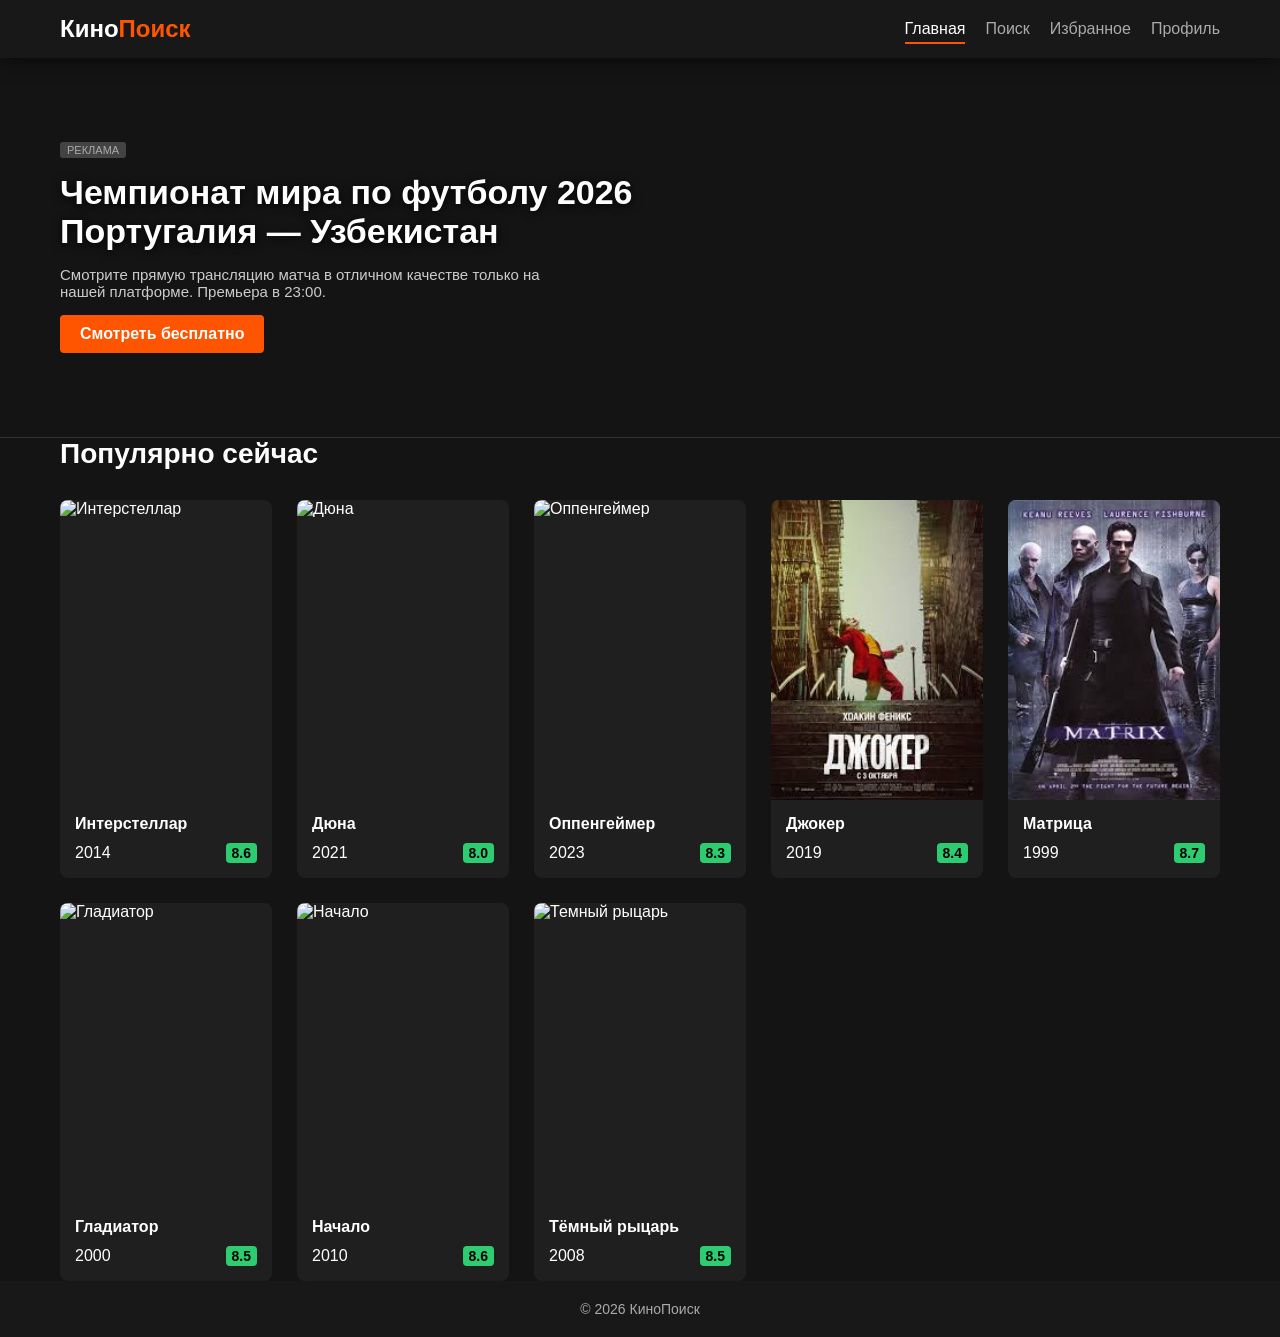
==== index.html @ 390a9f10 "first commit" ====
<!DOCTYPE html>
<html lang="ru">
<head>
    <meta charset="UTF-8"><meta name="viewport" content="width=device-width, initial-scale=1.0">
    <title>КиноПоиск Клон — Тренды</title>
    <link rel="stylesheet" href="style.css">
</head>
<body>
    <header class="header">
        <div class="container header__container">
            <a href="index.html" class="logo">Кино<span>Поиск</span></a>
            <nav><ul class="nav-list">
                <li><a href="index.html" class="nav-link active">Главная</a></li>
                <li><a href="search.html" class="nav-link">Поиск</a></li>
                <li><a href="favorites.html" class="nav-link">Избранное</a></li>
                <li><a href="profile.html" class="nav-link">Профиль</a></li>
                
            </ul></nav>
        </div>
    </header>

    <div class="promo-banner">
        <div class="container promo-banner__container">
            <span class="ad-badge">Реклама</span>
            <h2 class="promo-title">Чемпионат мира по футболу 2026<br>Португалия — Узбекистан</h2>
            <p class="promo-text">Смотрите прямую трансляцию матча в отличном качестве только на нашей платформе. Премьера в 23:00.</p>
            <a href="search.html" class="btn">Смотреть бесплатно</a>
        </div>
    </div>

    <main class="container">
        <section>
            <h1 class="page-title">Популярно сейчас</h1>
            <div class="movies-grid">
    <!-- Интерстеллар -->
    <a href="movie.html?id=interstellar" class="movie-link">
        <div class="movie-card">
            <img src="https://encrypted-tbn0.gstatic.com/images?q=tbn:ANd9GcT6vZGiEJD4-jlM4GVfc1gwA2-UnTdE8NDwqmJ8obekeA&s=10" class="movie-img" alt="Интерстеллар">
            <div class="movie-info">
                <h3 class="movie-title">Интерстеллар</h3>
                <div class="movie-meta"><span>2014</span><span class="movie-rating rate-high">8.6</span></div>
            </div>
        </div>
    </a>

    <a href="movie.html?id=dune" class="movie-link">
        <div class="movie-card">
            <img src="https://encrypted-tbn0.gstatic.com/images?q=tbn:ANd9GcRlvSnkxbXR1eap_Q3717u7TnktJrg-A1TodGfUJ8Ri3Q&s=10" class="movie-img" alt="Дюна">
            <div class="movie-info">
                <h3 class="movie-title">Дюна</h3>
                <div class="movie-meta"><span>2021</span><span class="movie-rating rate-high">8.0</span></div>
            </div>
        </div>
    </a>

    <a href="movie.html?id=oppenheimer" class="movie-link">
        <div class="movie-card">
            <img src="https://encrypted-tbn0.gstatic.com/images?q=tbn:ANd9GcTodTr_-BAGiWyiBHsXaHjAhISdLTWTXjRImwBycOlXkQ&s=10" class="movie-img" alt="Оппенгеймер">
            <div class="movie-info">
                <h3 class="movie-title">Оппенгеймер</h3>
                <div class="movie-meta"><span>2023</span><span class="movie-rating rate-high">8.3</span></div>
            </div>
        </div>
    </a>

    <a href="movie.html?id=joker" class="movie-link">
        <div class="movie-card">
            <img src="[data-uri]" class="movie-img" alt="Джокер">
            <div class="movie-info">
                <h3 class="movie-title">Джокер</h3>
                <div class="movie-meta"><span>2019</span><span class="movie-rating rate-high">8.4</span></div>
            </div>
        </div>
    </a>


    <a href="movie.html?id=matrix" class="movie-link">
        <div class="movie-card">
            <img src="[data-uri]" class="movie-img" alt="Матрица">
            <div class="movie-info">
                <h3 class="movie-title">Матрица</h3>
                <div class="movie-meta"><span>1999</span><span class="movie-rating rate-high">8.7</span></div>
            </div>
        </div>
    </a>

        <a href="movie.html?id=gladiator" class="movie-link">
        <div class="movie-card">
            <img src="https://encrypted-tbn0.gstatic.com/images?q=tbn:ANd9GcQAwtxbX3gKsJGB_tw9renShepc52FstdRMLMW_-g8wnQ&s=10" class="movie-img" alt="Гладиатор">
            <div class="movie-info">
                <h3 class="movie-title">Гладиатор</h3>
                <div class="movie-meta"><span>2000</span><span class="movie-rating rate-high">8.5</span></div>
            </div>
        </div>
    </a>

    <a href="movie.html?id=inception" class="movie-link">
        <div class="movie-card">
            <img src="https://encrypted-tbn0.gstatic.com/images?q=tbn:ANd9GcQS7uqkcSg5ddTIlT1ypDxbaA8fZXcGX8fsWD3Y4RjtMA&s=10" class="movie-img" alt="Начало">
            <div class="movie-info">
                <h3 class="movie-title">Начало</h3>
                <div class="movie-meta"><span>2010</span><span class="movie-rating rate-high">8.6</span></div>
            </div>
        </div>
    </a>

    <a href="movie.html?id=dark_knight" class="movie-link">
        <div class="movie-card">
            <img src="https://encrypted-tbn0.gstatic.com/images?q=tbn:ANd9GcQfzO7VLPFW7HIqIx7RwnHAfySx_cGoGmoaEVlE1vxzTA&s=10" class="movie-img" alt="Темный рыцарь">
            <div class="movie-info">
                <h3 class="movie-title">Тёмный рыцарь</h3>
                <div class="movie-meta"><span>2008</span><span class="movie-rating rate-high">8.5</span></div>
            </div>
        </div>
    </a>
</div>
            </div>
        </section>
    </main>
    <footer class="footer"><p>&copy; 2026 КиноПоиск</p></footer>

</body>
</html>
---- style.css ----
:root {
    --bg-main: #141414;
    --bg-card: #1f1f1f;
    --bg-header: #181818;
    --primary: #f50;
    --primary-hover: #e44d00;
    --text-white: #ffffff;
    --text-gray: #aaaaaa;
    --green: #2ecc71;
    --orange: #f1c40f;
    --red: #e74c3c;
}

* { box-sizing: border-box; margin: 0; padding: 0; font-family: 'Segoe UI', sans-serif; }
body { background-color: var(--bg-main); color: var(--text-white); display: flex; flex-direction: column; min-height: 100vh; }
.container { max-width: 1200px; margin: 0 auto; padding: 0 20px; width: 100%; }


.header { background-color: var(--bg-header); position: sticky; top: 0; z-index: 1000; padding: 15px 0; box-shadow: 0 4px 20px rgba(0,0,0,0.5); }
.header__container { display: flex; justify-content: space-between; align-items: center; gap: 20px; }
.logo { font-size: 24px; font-weight: bold; color: var(--text-white); text-decoration: none; }
.logo span { color: var(--primary); }
.nav-list { display: flex; list-style: none; gap: 20px; }
.nav-link { color: var(--text-gray); text-decoration: none; font-weight: 500; transition: color 0.2s; padding-bottom: 5px; }
.nav-link:hover, .nav-link.active { color: var(--text-white); border-bottom: 2px solid var(--primary); }

.promo-banner {
    background: linear-gradient(90deg, rgba(20,20,20,1) 0%, rgba(20,20,20,0.85) 45%, rgba(20,20,20,0.2) 100%), 
                url('https://avatars.mds.yandex.net/get-ott/200035/2a0000019ed56299789536117d56b282d059/orig');
    background-size: cover; background-position: 65% center; background-repeat: no-repeat;
    min-height: 380px; display: flex; align-items: center; padding: 50px 0; border-bottom: 1px solid #333;
}
.promo-banner__container { display: flex; flex-direction: column; align-items: flex-start; gap: 15px; }
.ad-badge { background-color: rgba(255, 255, 255, 0.2); font-size: 11px; padding: 2px 7px; border-radius: 3px; text-transform: uppercase; color: var(--text-gray); }
.promo-title { font-size: 34px; font-weight: 800; text-shadow: 0 2px 10px rgba(0,0,0,0.9); }
.promo-text { max-width: 500px; font-size: 15px; color: #ccc; }


.btn { background-color: var(--primary); color: white; border: none; padding: 10px 20px; border-radius: 4px; cursor: pointer; font-weight: 600; transition: background 0.2s; text-decoration: none; text-align: center; display: inline-block; }
.btn:hover { background-color: var(--primary-hover); }
.input-field { background-color: #333; border: 1px solid #444; color: white; padding: 10px 15px; border-radius: 4px; outline: none; font-size: 16px; }
.input-field:focus { border-color: var(--primary); }


main { flex: 1; padding: 40px 0; }
.page-title { margin-bottom: 30px; font-size: 28px; }
.movies-grid { display: grid; grid-template-columns: repeat(auto-fill, minmax(200px, 1fr)); gap: 25px; }
.movie-link { text-decoration: none; color: inherit; }
.movie-card { background-color: var(--bg-card); border-radius: 8px; overflow: hidden; transition: transform 0.3s; display: flex; flex-direction: column; height: 100%; }
.movie-card:hover { transform: translateY(-5px); }
.movie-img { width: 100%; height: 300px; object-fit: cover; }
.movie-info { padding: 15px; flex: 1; display: flex; flex-direction: column; justify-content: space-between; }
.movie-title { font-size: 16px; margin-bottom: 10px; white-space: nowrap; overflow: hidden; text-overflow: ellipsis; }
.movie-meta { display: flex; justify-content: space-between; align-items: center; }
.movie-rating { padding: 2px 6px; border-radius: 4px; font-weight: bold; font-size: 14px; }
.rate-high { background-color: var(--green); color: black; }

.movie-card.inline-ad-card { background: linear-gradient(135deg, #1e1136 0%, #0d0d0d 100%); border: 1px solid #7928ca; padding: 20px; justify-content: space-between; text-align: center; }
.inline-ad-badge { background-color: #7928ca; color: #fff; font-size: 10px; padding: 3px 8px; border-radius: 20px; font-weight: bold; align-self: flex-start; }
.inline-ad-title { font-size: 18px; font-weight: bold; margin-top: 15px; color: white; }
.inline-ad-text { font-size: 13px; color: #b3b3b3; margin: 10px 0; }
.inline-ad-btn { background: linear-gradient(90deg, #7928ca 0%, #ff007a 100%); width: 100%; padding: 10px; font-size: 12px; }


.movie-details { display: flex; gap: 40px; margin-top: 20px; }
.details-poster { width: 300px; border-radius: 8px; }
.details-info p { margin: 12px 0; font-size: 16px; color: #ccc; }

.modal { display: none; position: fixed; top:0; left:0; width:100%; height:100%; background: rgba(0,0,0,0.85); z-index: 2000; justify-content: center; align-items: center; }
.modal-content { background: #222; padding: 30px; border-radius: 8px; width: 90%; max-width: 700px; position: relative; }
.modal-close { position: absolute; top: 10px; right: 15px; font-size: 30px; cursor: pointer; color: var(--text-gray); }
.modal-close:hover { color: white; }

.profile-form { display: flex; flex-direction: column; gap: 15px; }
.footer { background-color: var(--bg-header); text-align: center; padding: 20px 0; color: var(--text-gray); margin-top: auto; font-size: 14px; }

@media (max-width: 768px) {
    .header__container { flex-direction: column; }
    .movie-details { flex-direction: column; align-items: center; }
    .details-poster { width: 100%; max-width: 260px; }
}

.movie-desc {
            font-size: 12px;
            color: var(--text-gray);
            margin-top: 8px;
            line-height: 1.4;
            display: -webkit-box;
            -webkit-line-claim: 3; /* Ограничиваем текст тремя строчками, чтобы сетка была ровной */
            -webkit-box-orient: vertical;
            overflow: hidden;
        }
        .movie-info {
            display: flex;
            flex-direction: column;
            justify-content: space-between;
            height: 100%;
        }
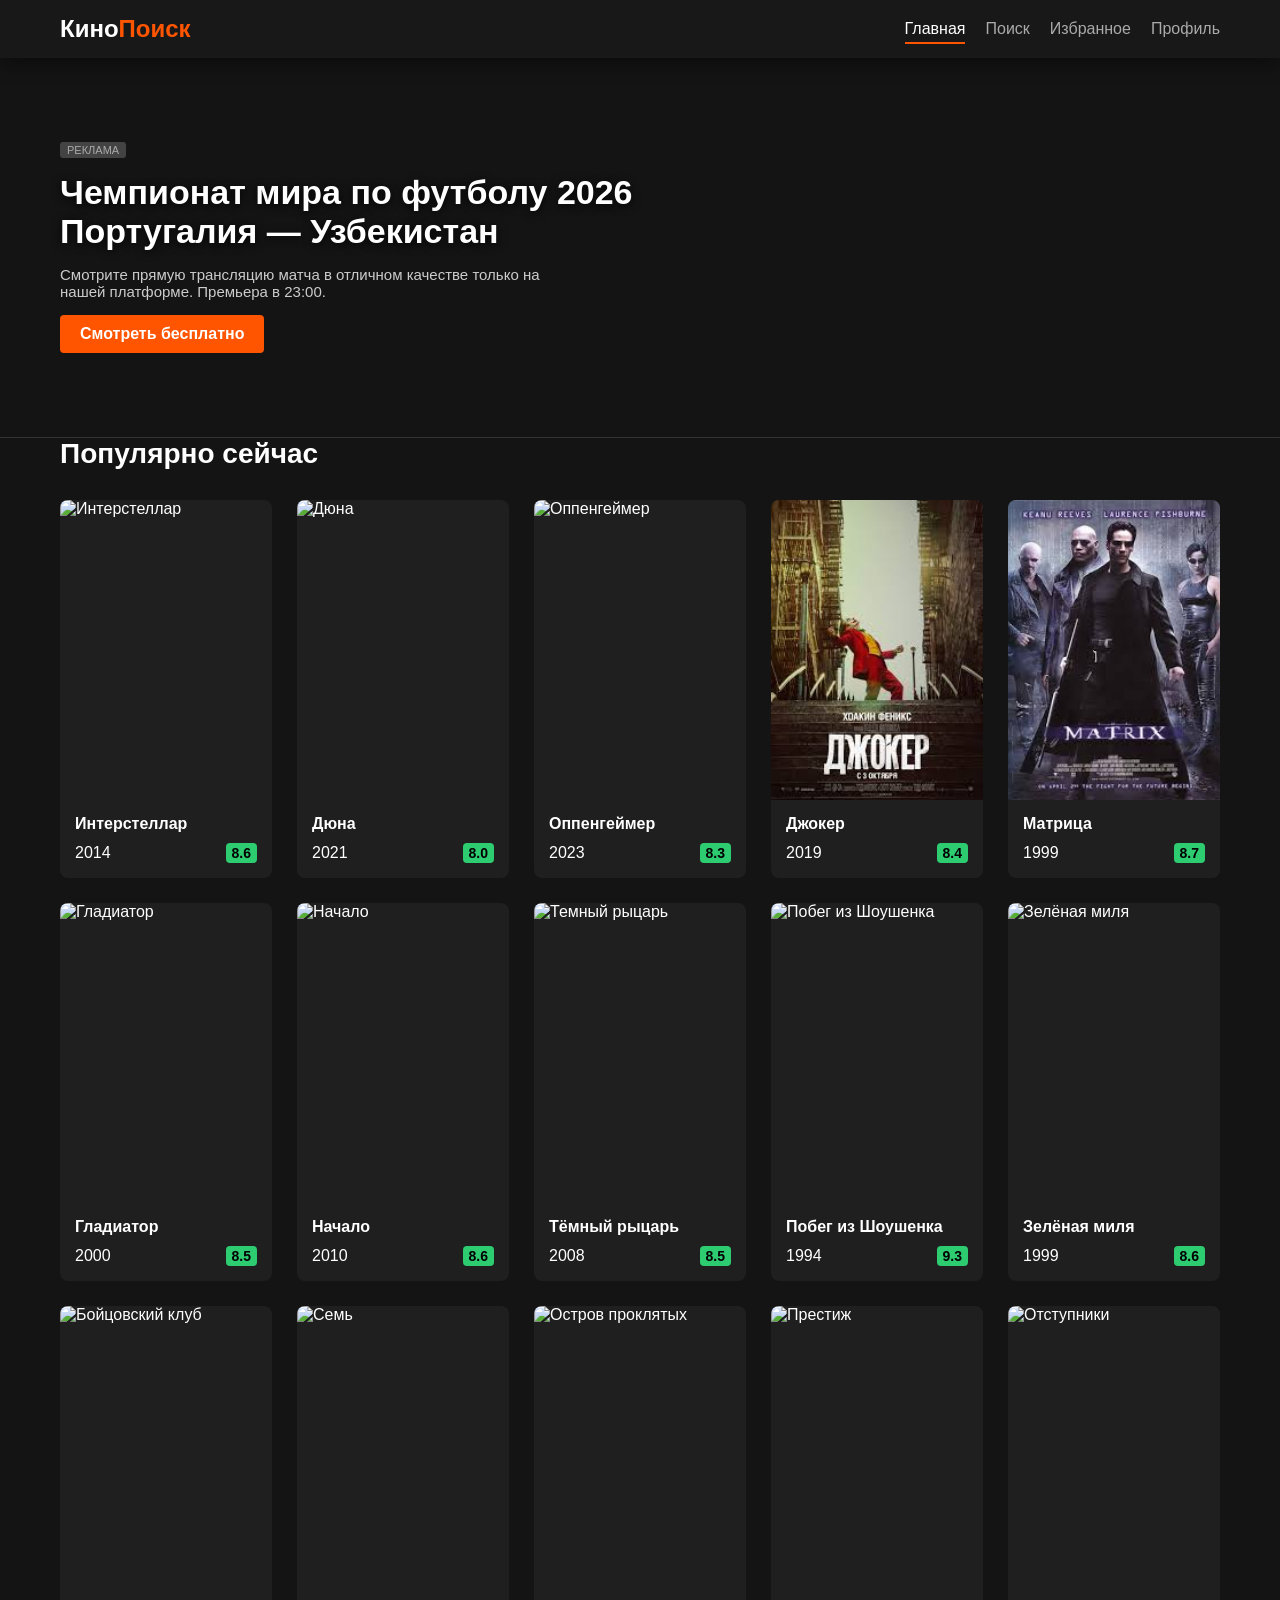
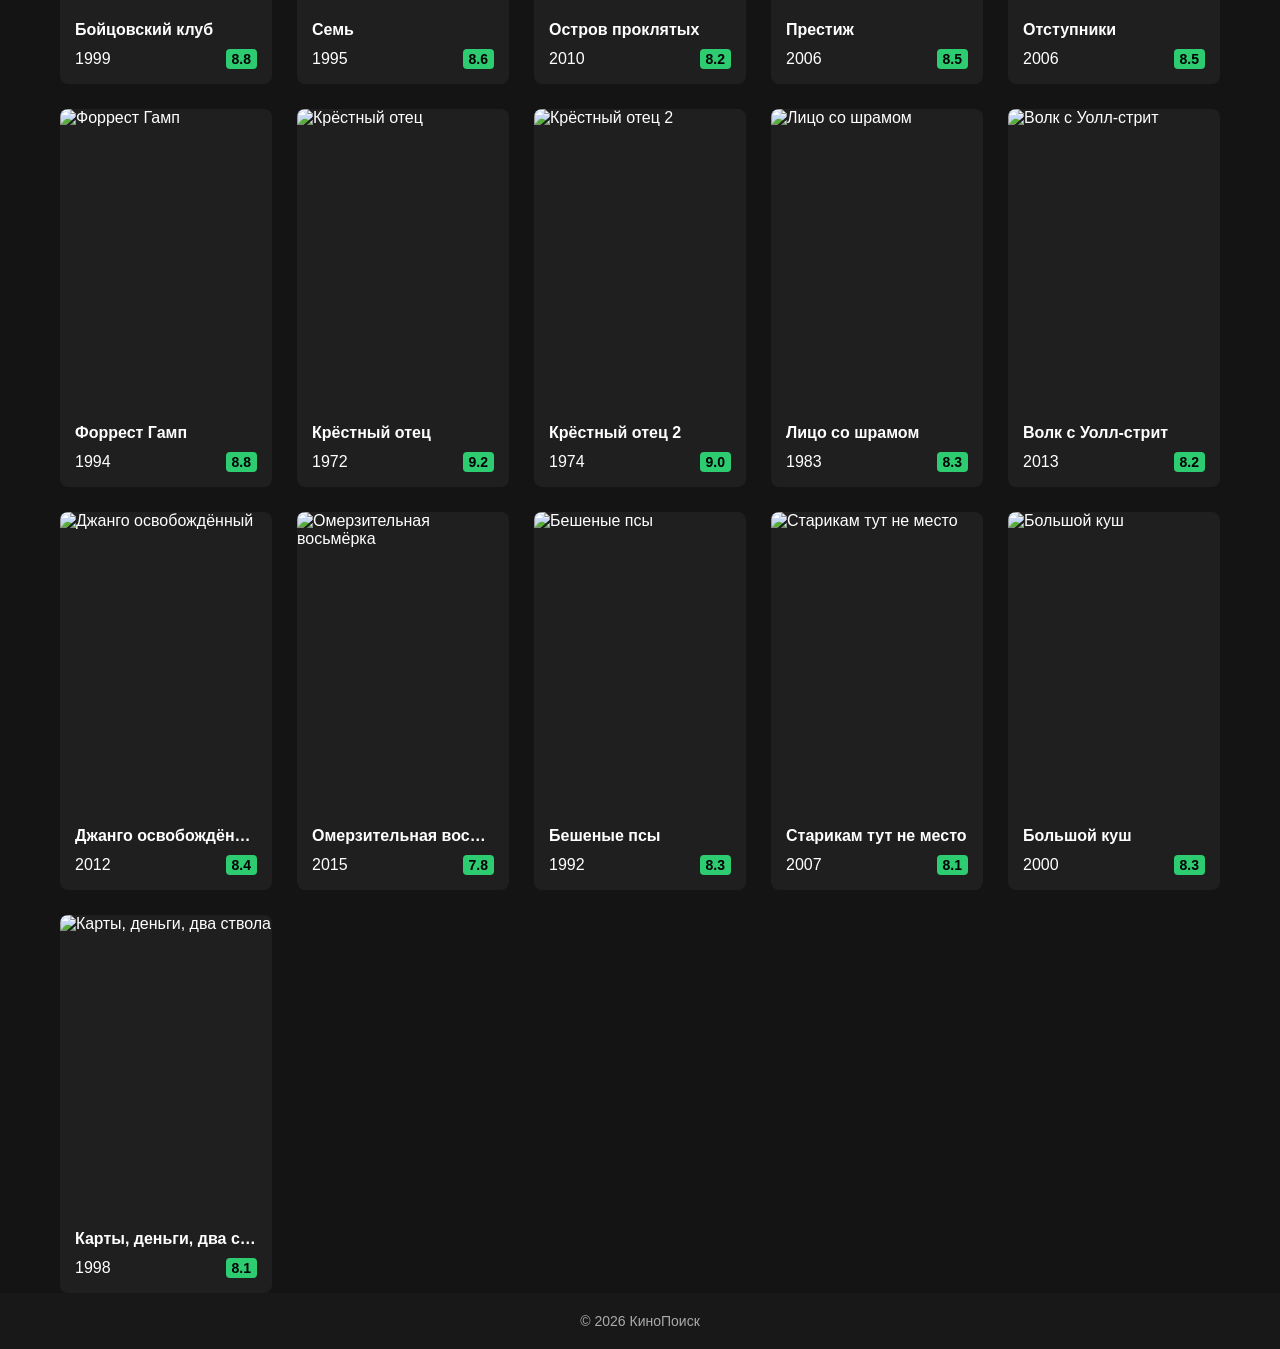
==== commit fa4d5a4e: "обновил проект" ====
--- a/index.html
+++ b/index.html
@@ -113,6 +113,246 @@
             </div>
         </div>
     </a>
+        <a href="movie.html?id=shawshank_redemption" class="movie-link">
+            <div class="movie-card">
+                <img src="https://avatars.mds.yandex.net/i?id=05bdb10e37afff570435cf49139d1288a3818273-5291580-images-thumbs&n=13" class="movie-img" alt="Побег из Шоушенка">
+                <div class="movie-info">
+                    <h3 class="movie-title">Побег из Шоушенка</h3>
+                    <div class="movie-meta">
+                        <span>1994</span>
+                        <span class="movie-rating rate-high">9.3</span>
+                    </div>
+                </div>
+            </div>
+        </a>
+
+        <a href="movie.html?id=green_mile" class="movie-link">
+            <div class="movie-card">
+                <img src="https://avatars.mds.yandex.net/i?id=e386ec83c2cd0ce8c4f90e03eccf50fe3c0a7c66-10700701-images-thumbs&n=13" class="movie-img" alt="Зелёная миля">
+                <div class="movie-info">
+                    <h3 class="movie-title">Зелёная миля</h3>
+                    <div class="movie-meta">
+                        <span>1999</span>
+                        <span class="movie-rating rate-high">8.6</span>
+                    </div>
+                </div>
+            </div>
+        </a>
+
+        <a href="movie.html?id=fight_club" class="movie-link">
+            <div class="movie-card">
+                <img src="https://avatars.mds.yandex.net/i?id=14dc5e024b9dcd8b17d68e9b06ce511da58ee21a-16479758-images-thumbs&n=13" class="movie-img" alt="Бойцовский клуб">
+                <div class="movie-info">
+                    <h3 class="movie-title">Бойцовский клуб</h3>
+                    <div class="movie-meta">
+                        <span>1999</span>
+                        <span class="movie-rating rate-high">8.8</span>
+                    </div>
+                </div>
+            </div>
+        </a>
+
+        <a href="movie.html?id=se7en" class="movie-link">
+            <div class="movie-card">
+                <img src="https://avatars.mds.yandex.net/i?id=a8582d5be25d74c29dbf84559e72c4b34db3c44f-5234261-images-thumbs&n=13" class="movie-img" alt="Семь">
+                <div class="movie-info">
+                    <h3 class="movie-title">Семь</h3>
+                    <div class="movie-meta">
+                        <span>1995</span>
+                        <span class="movie-rating rate-high">8.6</span>
+                    </div>
+                </div>
+            </div>
+        </a>
+
+        <a href="movie.html?id=shutter_island" class="movie-link">
+            <div class="movie-card">
+                <img src="https://avatars.mds.yandex.net/i?id=5084fd5bb5097169f35d199144c15ac30970f95d-10244499-images-thumbs&n=13" class="movie-img" alt="Остров проклятых">
+                <div class="movie-info">
+                    <h3 class="movie-title">Остров проклятых</h3>
+                    <div class="movie-meta">
+                        <span>2010</span>
+                        <span class="movie-rating rate-high">8.2</span>
+                    </div>
+                </div>
+            </div>
+        </a>
+
+        <a href="movie.html?id=prestige" class="movie-link">
+            <div class="movie-card">
+                <img src="https://avatars.mds.yandex.net/i?id=02cb61d918502e6a8b5e4a62b45f9b96_sr-10289673-images-thumbs&n=13" class="movie-img" alt="Престиж">
+                <div class="movie-info">
+                    <h3 class="movie-title">Престиж</h3>
+                    <div class="movie-meta">
+                        <span>2006</span>
+                        <span class="movie-rating rate-high">8.5</span>
+                    </div>
+                </div>
+            </div>
+        </a>
+
+        <a href="movie.html?id=departed" class="movie-link">
+            <div class="movie-card">
+                <img src="https://avatars.mds.yandex.net/i?id=7ff6a71dc2c1a00ee710f396a0716e866e96d03c-12173886-images-thumbs&n=13" class="movie-img" alt="Отступники">
+                <div class="movie-info">
+                    <h3 class="movie-title">Отступники</h3>
+                    <div class="movie-meta">
+                        <span>2006</span>
+                        <span class="movie-rating rate-high">8.5</span>
+                    </div>
+                </div>
+            </div>
+        </a>
+
+        <a href="movie.html?id=forrest_gump" class="movie-link">
+            <div class="movie-card">
+                <img src="https://avatars.mds.yandex.net/i?id=e1e91670c116ffd6cb219373eb1d7c8d9d3997b6-5504090-images-thumbs&n=13" class="movie-img" alt="Форрест Гамп">
+                <div class="movie-info">
+                    <h3 class="movie-title">Форрест Гамп</h3>
+                    <div class="movie-meta">
+                        <span>1994</span>
+                        <span class="movie-rating rate-high">8.8</span>
+                    </div>
+                </div>
+            </div>
+        </a>
+
+        <a href="movie.html?id=godfather" class="movie-link">
+            <div class="movie-card">
+                <img src="https://avatars.mds.yandex.net/i?id=da88217f3101eeb43678173f5bb302a2a5163e5c-8102231-images-thumbs&n=13" class="movie-img" alt="Крёстный отец">
+                <div class="movie-info">
+                    <h3 class="movie-title">Крёстный отец</h3>
+                    <div class="movie-meta">
+                        <span>1972</span>
+                        <span class="movie-rating rate-high">9.2</span>
+                    </div>
+                </div>
+            </div>
+        </a>
+
+        <a href="movie.html?id=godfather_2" class="movie-link">
+            <div class="movie-card">
+                <img src="https://avatars.mds.yandex.net/i?id=bf43343bc4b26fb5f68dc11139e02820c7c41f4e-8225379-images-thumbs&n=13" class="movie-img" alt="Крёстный отец 2">
+                <div class="movie-info">
+                    <h3 class="movie-title">Крёстный отец 2</h3>
+                    <div class="movie-meta">
+                        <span>1974</span>
+                        <span class="movie-rating rate-high">9.0</span>
+                    </div>
+                </div>
+            </div>
+        </a>
+
+        
+        <a href="movie.html?id=scarface" class="movie-link">
+    <div class="movie-card">
+        <img src="https://image.tmdb.org/t/p/w500/iQ5ztdjvteGeboxtmRdXEChJOHh.jpg" class="movie-img" alt="Лицо со шрамом">
+        <div class="movie-info">
+            <h3 class="movie-title">Лицо со шрамом</h3>
+            <div class="movie-meta">
+                <span>1983</span>
+                <span class="movie-rating rate-high">8.3</span>
+            </div>
+        </div>
+    </div>
+</a>
+
+        <a href="movie.html?id=wolf_of_wall_street" class="movie-link">
+            <div class="movie-card">
+                <img src="https://image.tmdb.org/t/p/w500/34m2tygAYBGqA9MXKhRDtzYd4MR.jpg" class="movie-img" alt="Волк с Уолл-стрит">
+                <div class="movie-info">
+                    <h3 class="movie-title">Волк с Уолл-стрит</h3>
+                    <div class="movie-meta">
+                        <span>2013</span>
+                        <span class="movie-rating rate-high">8.2</span>
+                    </div>
+                </div>
+            </div>
+        </a>
+
+        <a href="movie.html?id=django_unchained" class="movie-link">
+            <div class="movie-card">
+                <img src="https://image.tmdb.org/t/p/w500/7oWY8VDWW7thTzWh3OKYRkWUlD5.jpg" class="movie-img" alt="Джанго освобождённый">
+                <div class="movie-info">
+                    <h3 class="movie-title">Джанго освобождённый</h3>
+                    <div class="movie-meta">
+                        <span>2012</span>
+                        <span class="movie-rating rate-high">8.4</span>
+                    </div>
+                </div>
+            </div>
+        </a>
+
+        <a href="movie.html?id=hateful_eight" class="movie-link">
+            <div class="movie-card">
+                <img src="https://image.tmdb.org/t/p/w500/jIywvdPjia2t3eKYbjVTcwBQlG8.jpg" class="movie-img" alt="Омерзительная восьмёрка">
+                <div class="movie-info">
+                    <h3 class="movie-title">Омерзительная восьмёрка</h3>
+                    <div class="movie-meta">
+                        <span>2015</span>
+                        <span class="movie-rating rate-high">7.8</span>
+                    </div>
+                </div>
+            </div>
+        </a>
+
+        
+        <a href="movie.html?id=reservoir_dogs" class="movie-link">
+            <div class="movie-card">
+                <img src="https://image.tmdb.org/t/p/w500/xi8Iu6qyTfyZVDVy60raIOYJJmk.jpg" class="movie-img" alt="Бешеные псы">
+                <div class="movie-info">
+                    <h3 class="movie-title">Бешеные псы</h3>
+                    <div class="movie-meta">
+                        <span>1992</span>
+                        <span class="movie-rating rate-high">8.3</span>
+                    </div>
+                </div>
+            </div>
+        </a>
+
+      
+
+        <a href="movie.html?id=no_country_for_old_men" class="movie-link">
+            <div class="movie-card">
+                <img src="https://image.tmdb.org/t/p/w500/bj1v6YKF8yHqA489VFfnQvOJpnc.jpg" class="movie-img" alt="Старикам тут не место">
+                <div class="movie-info">
+                    <h3 class="movie-title">Старикам тут не место</h3>
+                    <div class="movie-meta">
+                        <span>2007</span>
+                        <span class="movie-rating rate-high">8.1</span>
+                    </div>
+                </div>
+            </div>
+        </a>
+
+        <a href="movie.html?id=snatch" class="movie-link">
+            <div class="movie-card">
+                <img src="https://image.tmdb.org/t/p/w500/56mOJth6DJ6JhgoE2jtpilVqJO.jpg" class="movie-img" alt="Большой куш">
+                <div class="movie-info">
+                    <h3 class="movie-title">Большой куш</h3>
+                    <div class="movie-meta">
+                        <span>2000</span>
+                        <span class="movie-rating rate-high">8.3</span>
+                    </div>
+                </div>
+            </div>
+        </a>
+
+        <a href="movie.html?id=lock_stock" class="movie-link">
+            <div class="movie-card">
+                <img src="https://avatars.mds.yandex.net/i?id=08e24d7da4a63d25a161fa3a4926e32fde848d39-4524739-images-thumbs&n=13" class="movie-img" alt="Карты, деньги, два ствола">
+                <div class="movie-info">
+                    <h3 class="movie-title">Карты, деньги, два ствола</h3>
+                    <div class="movie-meta">
+                        <span>1998</span>
+                        <span class="movie-rating rate-high">8.1</span>
+                    </div>
+                </div>
+            </div>
+        </a>
+
+
+
 </div>
             </div>
         </section>
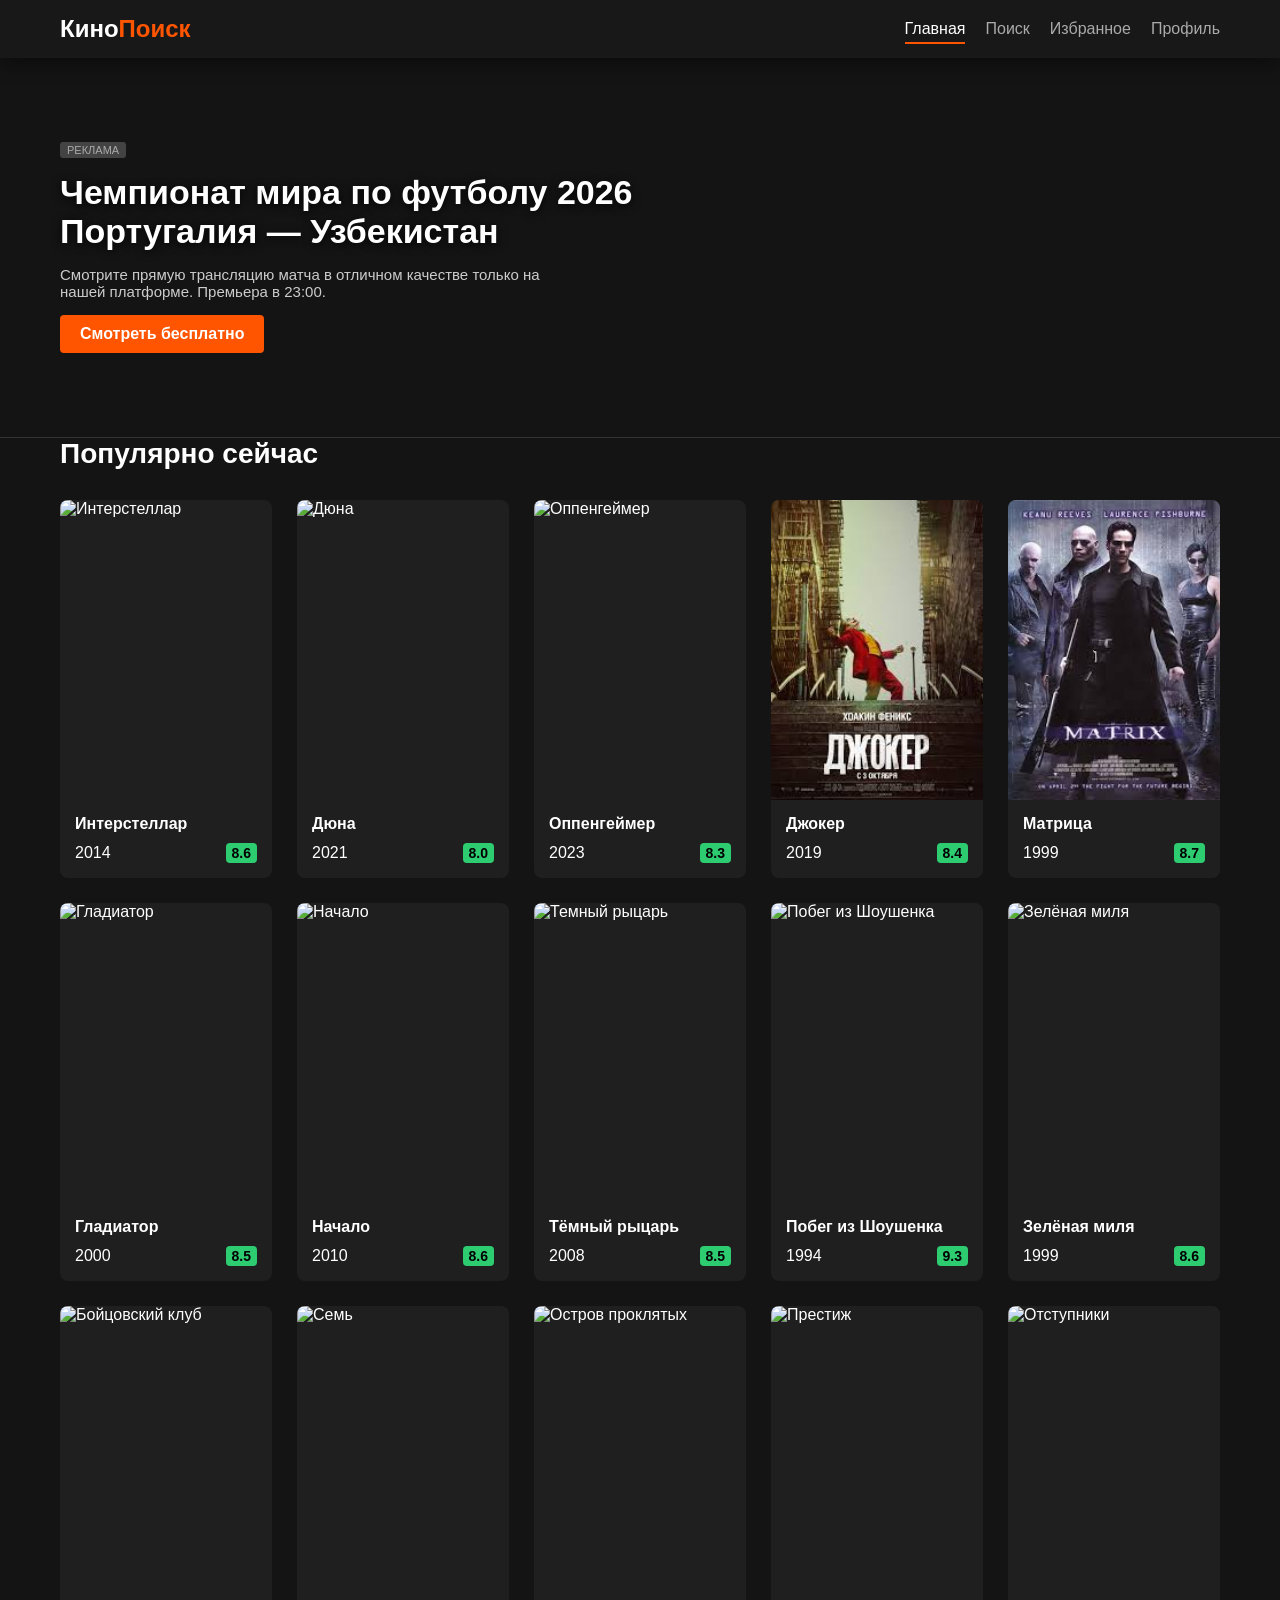
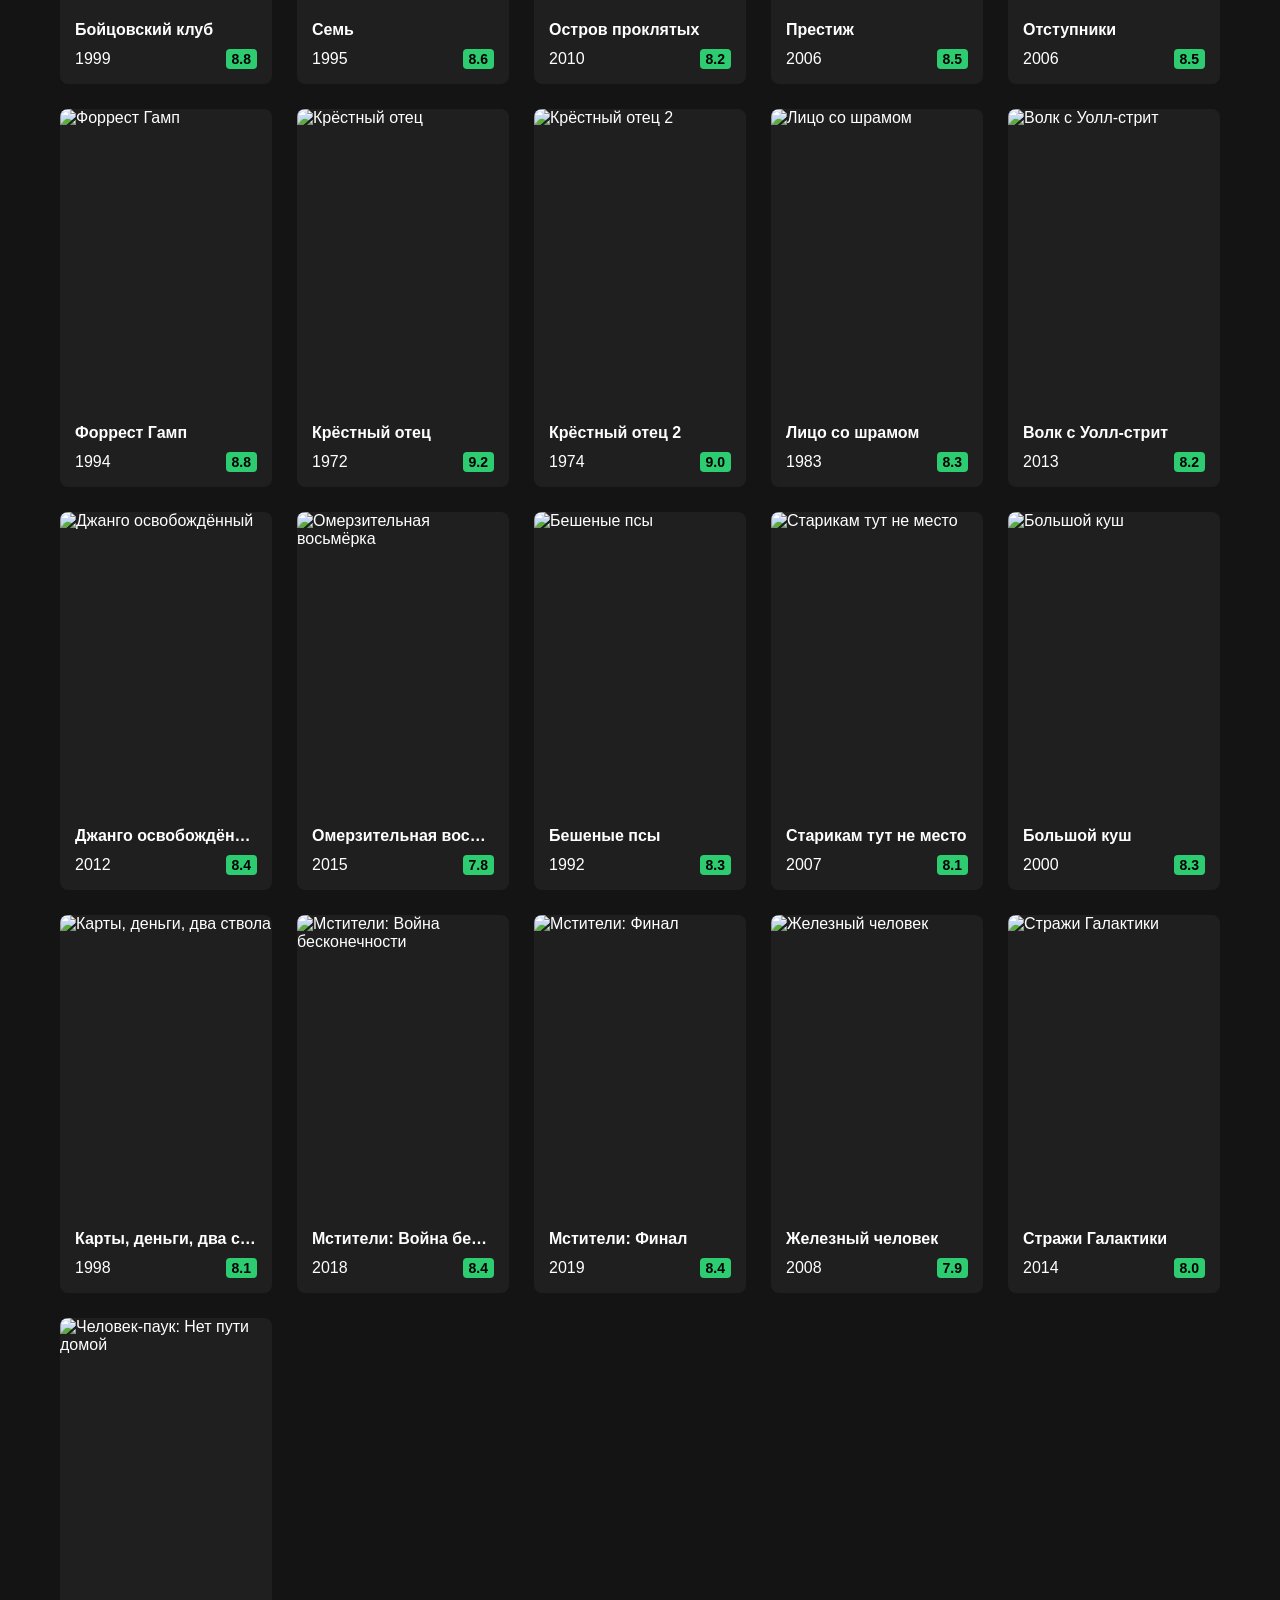
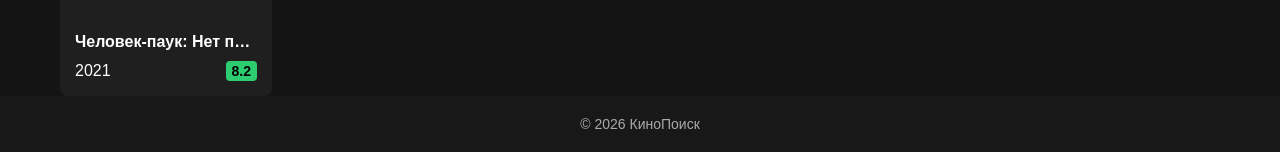
==== commit fc0a8212: "добавил пару кино" ====
--- a/index.html
+++ b/index.html
@@ -351,6 +351,71 @@
             </div>
         </a>
 
+        <a href="movie.html?id=infinity_war" class="movie-link">
+    <div class="movie-card">
+        <img src="https://avatars.mds.yandex.net/i?id=6c7c2c7c5c8c1d9c7f9b1a2c3d4e5f6g&n=13" class="movie-img" alt="Мстители: Война бесконечности">
+        <div class="movie-info">
+            <h3 class="movie-title">Мстители: Война бесконечности</h3>
+            <div class="movie-meta">
+                <span>2018</span>
+                <span class="movie-rating rate-high">8.4</span>
+            </div>
+        </div>
+    </div>
+</a>
+
+<a href="movie.html?id=endgame" class="movie-link">
+    <div class="movie-card">
+        <img src="https://avatars.mds.yandex.net/i?id=9a8b7c6d5e4f3a2b1c0d9e8f7a6b5c4d&n=13" class="movie-img" alt="Мстители: Финал">
+        <div class="movie-info">
+            <h3 class="movie-title">Мстители: Финал</h3>
+            <div class="movie-meta">
+                <span>2019</span>
+                <span class="movie-rating rate-high">8.4</span>
+            </div>
+        </div>
+    </div>
+</a>
+
+<a href="movie.html?id=iron_man" class="movie-link">
+    <div class="movie-card">
+        <img src="https://avatars.mds.yandex.net/i?id=1a2b3c4d5e6f7a8b9c0d1e2f3a4b5c6d&n=13" class="movie-img" alt="Железный человек">
+        <div class="movie-info">
+            <h3 class="movie-title">Железный человек</h3>
+            <div class="movie-meta">
+                <span>2008</span>
+                <span class="movie-rating rate-high">7.9</span>
+            </div>
+        </div>
+    </div>
+</a>
+
+<a href="movie.html?id=guardians" class="movie-link">
+    <div class="movie-card">
+        <img src="https://avatars.mds.yandex.net/i?id=2b4c6d8e0f1a3b5c7d9e1f2a4b6c8d0e&n=13" class="movie-img" alt="Стражи Галактики">
+        <div class="movie-info">
+            <h3 class="movie-title">Стражи Галактики</h3>
+            <div class="movie-meta">
+                <span>2014</span>
+                <span class="movie-rating rate-high">8.0</span>
+            </div>
+        </div>
+    </div>
+</a>
+
+<a href="movie.html?id=spiderman_no_way_home" class="movie-link">
+    <div class="movie-card">
+        <img src="https://avatars.mds.yandex.net/i?id=3c5d7e9f1a2b4c6d8e0f2a4b6c8d9e1f&n=13" class="movie-img" alt="Человек-паук: Нет пути домой">
+        <div class="movie-info">
+            <h3 class="movie-title">Человек-паук: Нет пути домой</h3>
+            <div class="movie-meta">
+                <span>2021</span>
+                <span class="movie-rating rate-high">8.2</span>
+            </div>
+        </div>
+    </div>
+</a>
+
 
 
 </div>
